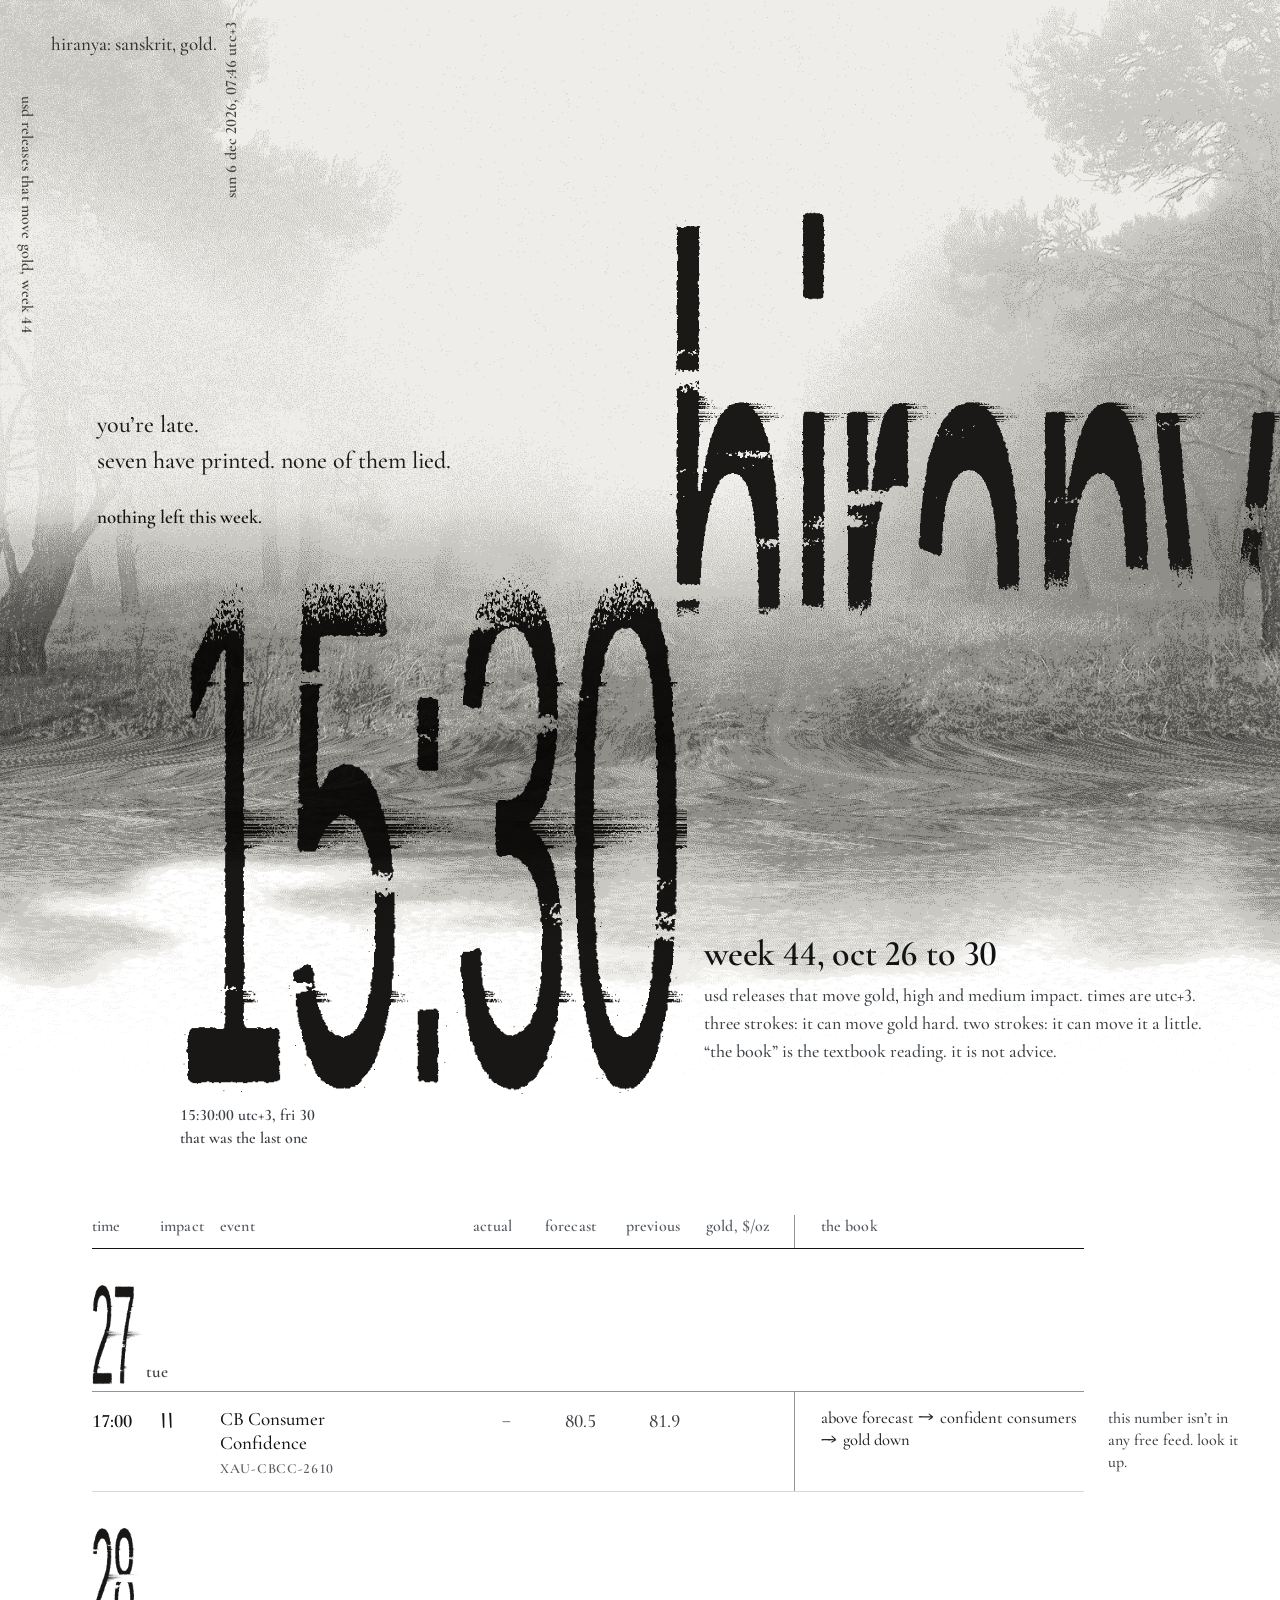
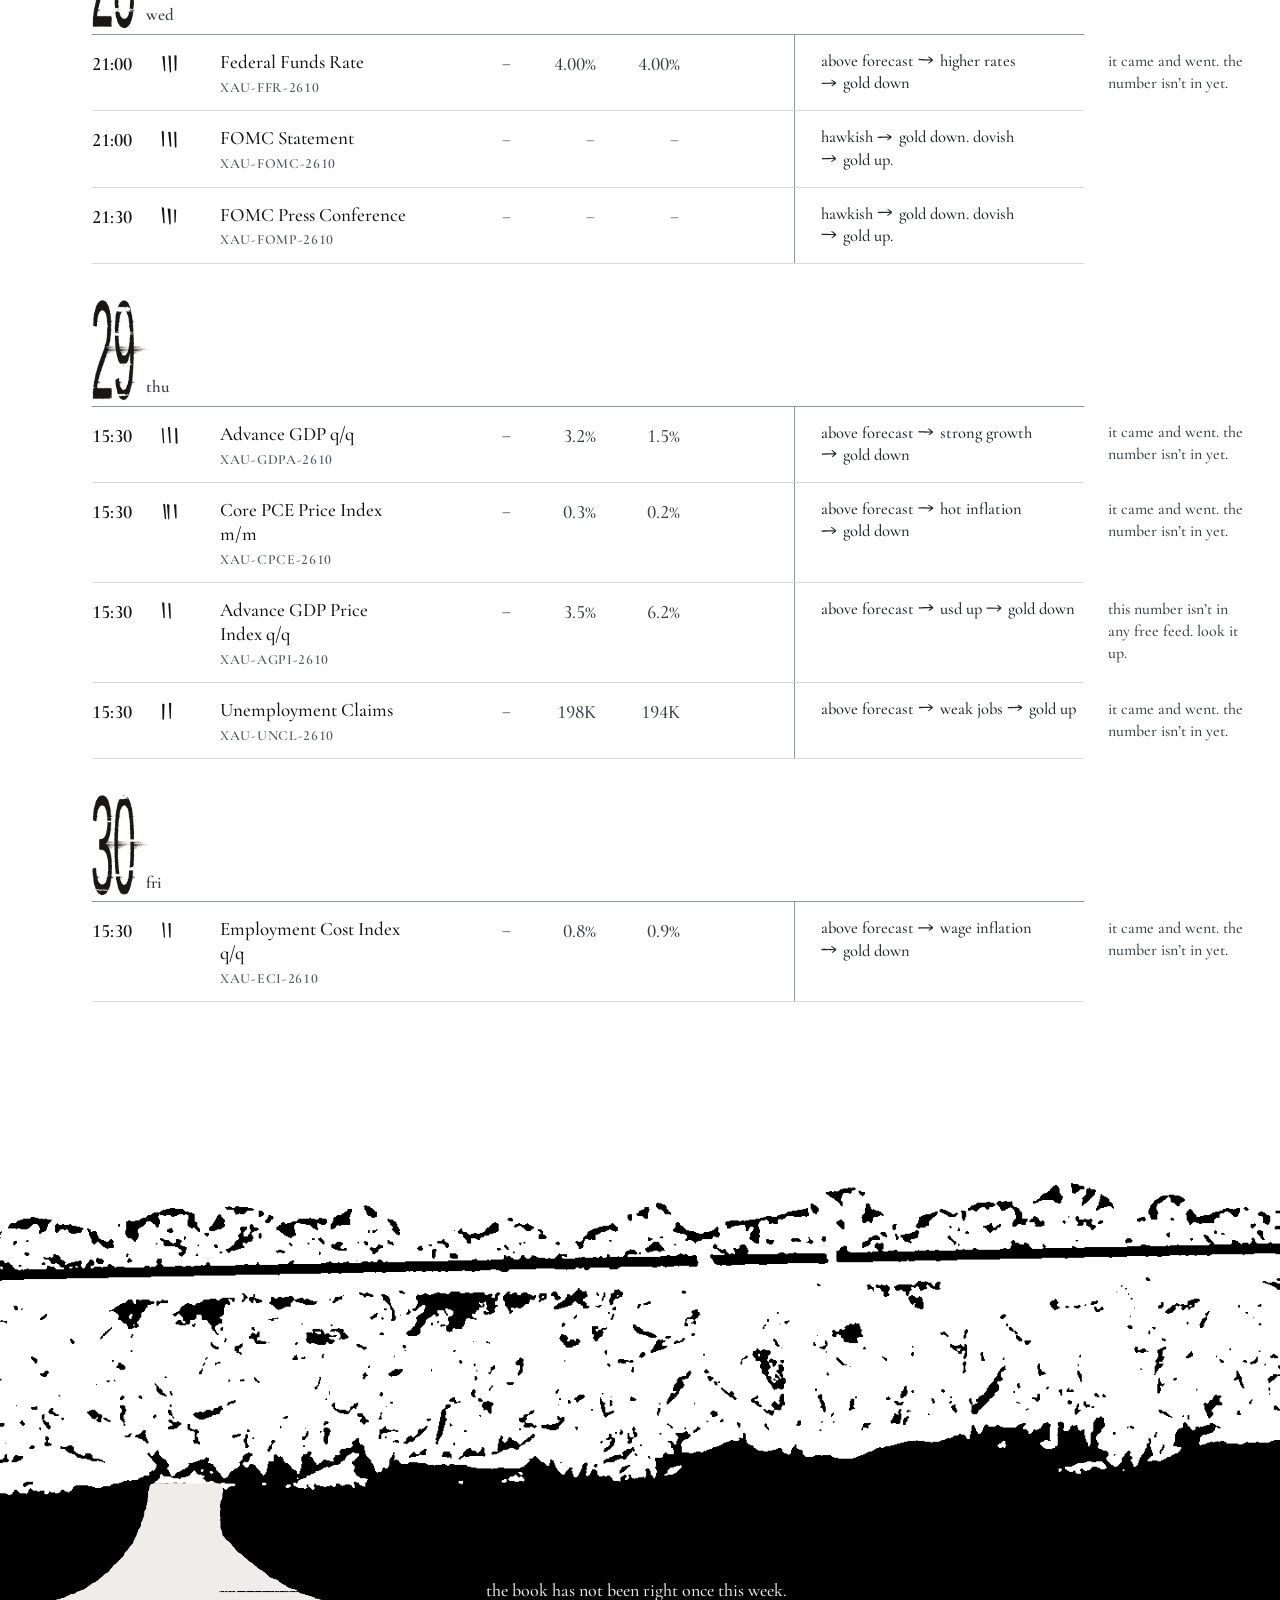
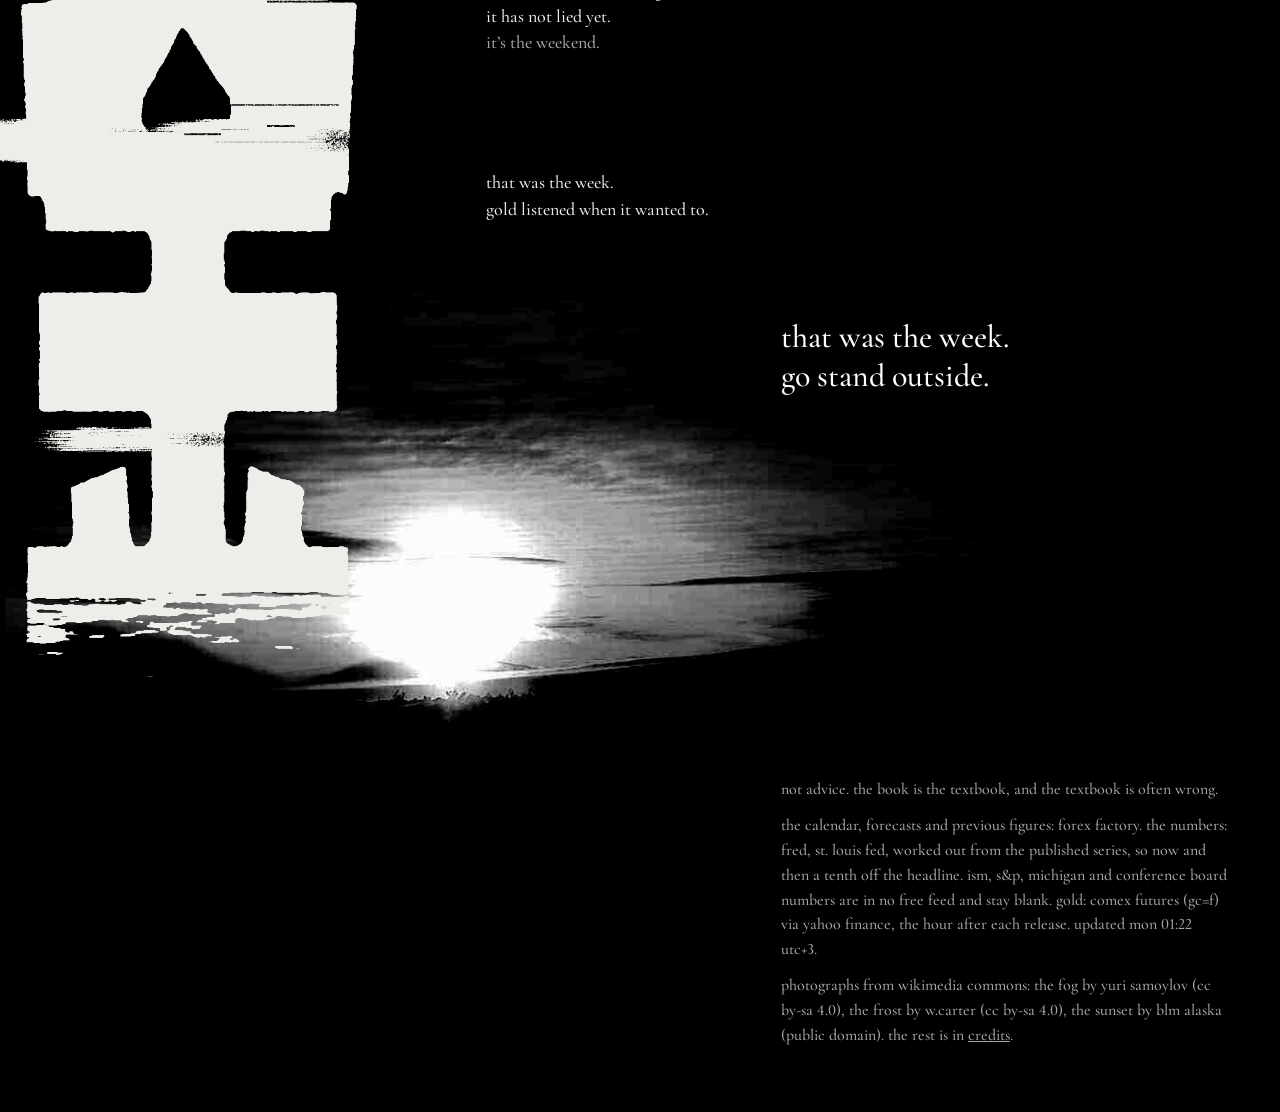
==== docs/index.html @ 9141642b "site: publish from docs/ on the branch, and an eight-rayed star for the tab Pages is set to deploy f" ====
<!doctype html>
<html lang="en">
<head>
<meta charset="utf-8">
<meta name="viewport" content="width=device-width, initial-scale=1">
<title>hiranya</title>
<meta name="description" content="the usd releases that move gold this week, in utc+3: the number, the forecast, what the textbook says and what gold did. it starts in fog, clears into the week, and goes under the ice after sunset.">
<link rel="preconnect" href="https://fonts.googleapis.com">
<link rel="preconnect" href="https://fonts.gstatic.com" crossorigin>
<link href="https://fonts.googleapis.com/css2?family=Cormorant+Garamond:wght@500;600;700&display=swap" rel="stylesheet">
<link rel="stylesheet" href="style.css">
<!-- the eight-rayed star: svg for the tab (it turns pale on dark tabs), ico where svg is not read,
     the worn white one for a phone's home screen -->
<link rel="icon" href="favicon.ico" sizes="32x32">
<link rel="icon" href="icon.svg" type="image/svg+xml">
<link rel="apple-touch-icon" href="apple-touch-icon.png">
</head>
<body>

<!-- the fog. the ground under the word is dragged sideways and burns out into the page. -->
<header class="fog">
  <img class="fog-photo" src="img/hero.png" width="1920" height="1400" alt="">
  <div class="mark">
    <h1><img src="img/hiranya.png" width="1200" height="1452" alt="hiranya"></h1>
    <!-- gold this week, monday 00:00 to now, drawn across the word from data.json -->
    <svg class="goldline" viewBox="0 0 1000 1000" preserveAspectRatio="none" aria-hidden="true"><path data-goldline d=""/></svg>
    <p class="xau-from" aria-hidden="true" hidden>xau, mon 00:00</p>
    <p class="xau-now" aria-hidden="true" data-xau-now hidden><span></span></p>
  </div>
  <img class="fog-front" src="img/hero-front.png" width="1920" height="1400" alt="">

  <p class="gloss">hiranya: sanskrit, gold.</p>
  <p class="side">usd releases that move gold, week <span data-week-no></span></p>
  <p class="stamp-time" aria-hidden="true"><span data-clock-long></span> utc+3</p>

  <div class="lost">
    <p data-voice-early></p>
    <p data-voice-printed></p>
    <p class="gone" data-gone hidden></p>
    <p class="count" data-count></p>
  </div>

  <!-- the next release time, set in loose copier glyphs (img/t/) -->
  <div class="bigtime" data-bigtime role="img" aria-label=""></div>
  <p class="bigtime-cap tnum" data-bigtime-cap></p>
</header>

<main class="week">
  <div class="intro">
    <h2 data-week-title>this week</h2>
    <p>usd releases that move gold, high and medium impact. times are utc+3.</p>
    <p>three strokes: it can move gold hard. two strokes: it can move it a little.</p>
    <p>“the book” is the textbook reading. it is not advice.</p>
  </div>

  <div class="cal-wrap">
    <table class="cal">
      <caption class="sr">usd economic calendar for gold this week, times in utc+3: impact, actual, forecast, previous, what gold did in dollars per ounce in the hour after, and the textbook rule for each release.</caption>
      <colgroup>
        <col class="c-time"><col class="c-imp"><col class="c-ev"><col class="c-num"><col class="c-num"><col class="c-num"><col class="c-gold"><col class="c-book"><col class="c-aside">
      </colgroup>
      <thead>
        <tr>
          <th scope="col">time</th>
          <th scope="col">impact</th>
          <th scope="col">event</th>
          <th scope="col" class="n">actual</th>
          <th scope="col" class="n">forecast</th>
          <th scope="col" class="n">previous</th>
          <th scope="col" class="n g">gold, $/oz</th>
          <th scope="col" class="bk">the book</th>
          <th scope="col" class="aside"><span class="sr">notes</span></th>
        </tr>
      </thead>
      <!-- one tbody per day, written by script.js from data.json -->
    </table>
  </div>
  <p class="empty" data-empty hidden>nothing on the calendar this week. the fog is all there is.</p>
  <noscript><p class="empty">the week is written in by javascript. without it there is only the fog.</p></noscript>
</main>

<!-- the page goes under at the frost line and stays dark. 金 stands on the same horizon as the sun. -->
<section class="night" aria-label="the week so far, and the end">
  <img class="frost" src="img/frost-line.png" width="1440" height="450"
       alt="a wire furred with hoarfrost, copied until only black and white are left: one hard black line with ice standing on it and hanging from it. above it the page is white, below it everything is dark.">

  <div class="scratched">
    <svg class="scratch" data-scratch viewBox="0 0 300 260" role="img" aria-label="" hidden><path d=""/></svg>
    <div class="tally-words">
      <p data-book-right></p>
      <p data-book-lied></p>
      <p class="dim" data-weekday-line></p>
    </div>
  </div>

  <div class="sunset">
    <img class="sun" src="img/after-sunset.jpg" width="1440" height="700"
         alt="after sunset: the sky over a low ridge gone almost black, the sun a white hole at the horizon.">
    <div class="kin-wrap">
      <img class="kin" src="img/kin-white.png" width="750" height="1310"
           alt="金, the character for gold, white and worn like a bad photocopy, hanging from the ice at the left edge, its foot on the horizon beside the sun.">
    </div>
    <p class="last" data-last></p>
    <p class="wait" data-wait></p>
  </div>

  <footer class="fine">
    <p>not advice. the book is the textbook, and the textbook is often wrong.</p>
    <p>the calendar, forecasts and previous figures: forex factory. the numbers: fred, st. louis fed, worked out from the published series, so now and then a tenth off the headline. ism, s&amp;p, michigan and conference board numbers are in no free feed and stay blank. gold: comex futures (gc=f) via yahoo finance, the hour after each release. updated <span data-updated>–</span>.</p>
    <p>photographs from wikimedia commons: the fog by yuri samoylov (cc by-sa 4.0), the frost by w.carter (cc by-sa 4.0), the sunset by blm alaska (public domain). the rest is in <a href="https://github.com/vajraniti/s88s8s8s8s8s8/blob/sssss8s8s8/docs/CREDITS.md">credits</a>.</p>
  </footer>
</section>

<script src="script.js"></script>
</body>
</html>
---- docs/style.css ----
/* hiranya: the fog on top, the page in the middle, the night underneath.
   the fog photo's ground is dragged sideways, fog comes down over it and the page takes the fog.
   the week sits on that white. at the frost line the page goes under the ice.
   one typeface, Cormorant Garamond, roman only, lining figures everywhere. */

:root {
  --paper: #fff;
  --ink: #121314;
  --ink-2: #3a3f44;      /* 10.6:1 on white */
  --ink-3: #575d63;      /* 6.6:1 on white: codes, labels */
  --hair: #d6d9dc;
  --rule: #8e959b;
  --night: #000;
  --night-ink: #e9e9e6;
  --night-2: #a5a5a2;    /* 8.6:1 on black */
  --serif: "Cormorant Garamond", Garamond, "Times New Roman", serif;
  /* the fog: A's 82vw, plus the longer burn-out. past ~1980px the 1445px cap would make the photo
     cover by width and lift its ground over the word, so there the fog grows with the photo (1400/1920) */
  --fh: max(clamp(700px, 92.58vw, 1445px), 72.92vw);
  --th: min(42vw, calc(var(--fh) * .4537));   /* height of one toner glyph cell */
  --fogmask: url("[data-uri]");
  color-scheme: light;
}

* { box-sizing: border-box; }
html { font-synthesis: none; }
html, body { overflow-x: clip; }
body {
  margin: 0;
  background: var(--paper);
  color: var(--ink);
  font: 500 18px/1.45 var(--serif);
  font-variant-numeric: lining-nums;
  -webkit-font-smoothing: antialiased;
}
/* no italics anywhere, not even the browser's own */
em, i, cite, address, dfn, var, q, blockquote, caption { font-style: normal; }
img, svg { display: block; }
p { margin: 0; }
a { color: inherit; }
.sr { position: absolute; width: 1px; height: 1px; overflow: hidden; clip: rect(0 0 0 0); white-space: nowrap; }
[hidden] { display: none !important; }
.tnum { font-variant-numeric: tabular-nums lining-nums; }

/* ---------------------------------------------------------------- the fog */
.fog {
  position: relative;
  height: var(--fh);
  overflow-x: clip;
  background: var(--paper);
  isolation: isolate;
}
.fog-photo, .fog-front {
  position: absolute; inset: 0;
  width: 100%; height: 100%;
  object-fit: cover; object-position: 50% 100%;
}
.fog-front { z-index: 3; pointer-events: none; }

/* the word follows the photo's scale, so its feet always sink into the same grass */
.mark {
  position: absolute; top: 17.71%;
  right: max(-12.5vw, calc(var(--fh) * -.135));
  width: min(62vw, calc(var(--fh) * .6697));
}
.mark h1 { margin: 0; }
.mark h1 img { width: 100%; height: auto; }
.goldline {
  position: absolute; left: 0; top: -15%; width: 100%; height: 100%;
  overflow: visible; mix-blend-mode: difference;
}
.goldline path { fill: none; stroke: #fff; stroke-width: 1.3; vector-effect: non-scaling-stroke; stroke-linejoin: round; stroke-linecap: round; }
.xau-from, .xau-now {
  position: absolute; font-size: 16px; font-weight: 600; line-height: 1; color: #fff;
  mix-blend-mode: difference; white-space: nowrap;
  font-variant-numeric: lining-nums;
}
.xau-from { left: 3%; top: 23.2%; transform: translateX(-100%) translateX(-8px) translateY(-2px); }
.xau-now  { left: 72.8%; top: 30.59%; width: 0; height: 0; }
.xau-now::before { content: ""; position: absolute; left: -2.5px; top: -2.5px; width: 5px; height: 5px; background: #fff; border-radius: 50%; }
.xau-now span { position: absolute; left: 9px; top: -.5em; }

.gloss {
  position: absolute; z-index: 4; left: 4vw; top: 30px;
  font-size: 19px; font-weight: 500; color: #33322f;
}
.side, .stamp-time {
  position: absolute; z-index: 4;
  writing-mode: vertical-rl;
  font-size: 16px; font-weight: 600; letter-spacing: .01em; line-height: 1;
}
.side { left: 1.5vw; top: 96px; color: #46443f; }
.stamp-time { left: max(17.4vw, 190px); top: 22px; transform: rotate(180deg); color: #46443f; }

.lost {
  position: absolute; z-index: 4;
  left: 7.6vw; top: 34.5%;
  width: min(440px, 36vw);
  font-size: 24px; line-height: 1.3; color: #1d1c1a;
}
.lost p + p { margin-top: .2em; }
.lost .gone { margin-top: 1.1em; font-size: 17.5px; font-weight: 600; color: #2e2d2a; }
.lost .count { margin-top: 1.5em; font-size: 19px; font-weight: 600; color: #141312; }
.count [data-countdown] { font-variant-numeric: tabular-nums lining-nums; }

/* the big time: dark toner. the fog thins its top to grain (a mask cut from the fog photo),
   its body stands on the dragged ground, its foot is already on the page. */
.bigtime {
  position: absolute; z-index: 5;
  left: 13.2vw; top: 47.5%;
  font-size: var(--th);
  width: 0.9645em; height: 1em;
  mix-blend-mode: multiply;
  /* the mask is img/t/fog-mask.png, inlined: browsers fetch mask images cross-origin,
     which a page opened from disk is not allowed to do */
  -webkit-mask: var(--fogmask) 0 0 / 100% 100% no-repeat;
          mask: var(--fogmask) 0 0 / 100% 100% no-repeat;
}
.bigtime img { position: absolute; top: 0; height: 1em; max-width: none; }
.bigtime-cap {
  position: absolute; z-index: 5;
  left: calc(13.2vw + var(--th) * 0.02);
  top: calc(47.5% + var(--th) * 1.0 + 4px);
  font-size: 16px; font-weight: 600; line-height: 1.4; color: var(--ink-2);
  white-space: nowrap;
}

/* ---------------------------------------------------------------- the week */
.week {
  position: relative; z-index: 2;
  margin-top: -250px;
  padding: 0 28px 150px max(92px, 7vw);
}
.intro {
  margin-left: calc(55vw - max(92px, 7vw));
  max-width: 560px;
}
.intro h2 {
  margin: 0 0 10px;
  font-size: 36px; font-weight: 600; line-height: 1.05; letter-spacing: -.005em;
  font-variant-numeric: lining-nums;
}
.intro p { font-size: 18px; line-height: 1.42; color: var(--ink-2); }
.intro p + p { margin-top: .15em; }

.cal {
  width: 100%; max-width: 1520px;
  margin-top: 150px;
  border-collapse: collapse; table-layout: fixed;
}
.c-time { width: 68px; } .c-imp { width: 60px; }
.c-num { width: 84px; } .c-gold { width: 116px; }
.c-book { width: 318px; } .c-aside { width: 190px; }

.cal th, .cal td { text-align: left; vertical-align: top; font-weight: 500; }
.cal thead th {
  padding: 0 0 10px;
  font-size: 16px; font-weight: 600; letter-spacing: .01em; color: var(--ink-3);
  border-bottom: 1px solid var(--ink);
}
.cal thead th.n { text-align: right; }
.cal thead th.aside { border-bottom: 0; }
.cal td { padding: 15px 0 14px; border-bottom: 1px solid var(--hair); }

.cal td.t { font-size: 19px; font-weight: 600; font-variant-numeric: tabular-nums lining-nums; }
.tally { width: 21px; height: 19px; margin-top: 4px; fill: var(--ink); }
.cal td.evn { font-size: 19px; line-height: 1.25; padding-right: 18px; }
.evn small {
  display: block; margin-top: 5px;
  font-size: 14px; font-weight: 600; letter-spacing: .05em; color: var(--ink-3);
  font-variant-numeric: tabular-nums lining-nums;
}
.cal td.n {
  text-align: right;
  font-size: 19px; color: var(--ink-2);
  font-variant-numeric: tabular-nums lining-nums;
}
.cal td.a { color: var(--ink); font-weight: 700; font-size: 20.5px; padding-top: 14px; }
.cal td.tba { font-size: 17px; font-weight: 500; color: var(--ink-3); letter-spacing: .03em; padding-top: 16px; }
.cal td.g, .cal thead th.g { padding-right: 24px; border-right: 1px solid var(--rule); }
.cal td.g { color: var(--ink); font-weight: 600; }
.mv { display: inline-block; width: .46em; height: .46em; margin-right: .38em; vertical-align: .08em; fill: currentColor; }
.cal td.bk, .cal thead th.bk { padding-left: 26px; }
.rule { display: block; font-size: 17px; line-height: 1.35; color: #24282c; }
.vd { display: block; margin-top: 4px; font-size: 16px; color: var(--ink-3); }
.nb { white-space: nowrap; }
.ar { display: inline-block; width: .98em; height: .56em; margin: 0 .1em 0 .02em; vertical-align: .08em; fill: currentColor; }
.lie { display: block; margin-top: 3px; font-size: 19px; font-weight: 700; color: var(--ink); }
.sofar { display: block; margin-top: 3px; font-size: 14px; font-weight: 600; letter-spacing: .03em; color: var(--ink-3); }

/* the right margin: C's notes, quiet, outside the grid's rules */
.cal td.aside, .cal thead th.aside {
  border-bottom: 0;
  padding: 15px 0 0 34px;
  font-size: 16px; line-height: 1.38; color: var(--ink-2);
}

/* day: a big number, the weekday small beside it */
.cal .dayrow th {
  padding: 52px 0 8px;
  border-bottom: 1px solid var(--rule);
}
.cal .dayrow td.aside { padding: 0; }
.dnum {
  font-size: 50px; font-weight: 500; line-height: .8; letter-spacing: -.01em;
  font-variant-numeric: tabular-nums lining-nums;
  vertical-align: baseline;
}
.dnum.toner {
  display: inline-block; position: relative;
  height: var(--dh, 104px); font-size: var(--dh, 104px);
  vertical-align: bottom; margin: -6px 0 -2px -.02em;
}
.dnum.toner img { position: absolute; top: 0; height: 1em; max-width: none; }
.cal .dayrow th:has(.toner) { padding-top: 40px; padding-bottom: 6px; }
.dname { margin-left: 10px; font-size: 17px; font-weight: 600; color: var(--ink-2); }
.dnote { margin-left: 18px; font-size: 18px; font-weight: 500; color: var(--ink-2); }

/* tuesday: the textbook line struck through by a proofreader's red pencil (C's stroke: one heavy
   pass that tapers, and a lighter return). it is the only colour on the page. it is drawn per
   line, so it still crosses every word when the rule wraps. */
.pencil {
  text-decoration: none;
  background: url("data:image/svg+xml,%3Csvg xmlns='http://www.w3.org/2000/svg' viewBox='0 0 330 18' preserveAspectRatio='none'%3E%3Cg fill='%23a3261c'%3E%3Cpath d='M1.0 12.1 L5.7 11.7 L10.4 10.7 L15.1 10.1 L19.8 9.8 L24.6 10.0 L29.3 10.0 L34.0 9.7 L38.7 10.1 L43.4 9.7 L48.1 9.3 L52.8 9.6 L57.5 9.4 L62.2 9.5 L66.9 9.3 L71.7 9.3 L76.4 8.9 L81.1 9.2 L85.8 9.3 L90.5 8.9 L95.2 8.7 L99.9 8.9 L104.6 8.9 L109.3 8.7 L114.0 8.4 L118.8 8.4 L123.5 8.3 L128.2 8.5 L132.9 8.2 L137.6 7.9 L142.3 7.9 L147.0 7.9 L151.7 7.5 L156.4 7.5 L161.1 7.5 L165.9 7.4 L170.6 7.0 L175.3 7.1 L180.0 6.9 L184.7 6.6 L189.4 6.7 L194.1 6.6 L198.8 6.7 L203.5 6.3 L208.2 6.2 L213.0 6.2 L217.7 5.9 L222.4 6.0 L227.1 5.9 L231.8 5.7 L236.5 5.5 L241.2 5.5 L245.9 5.3 L250.6 5.2 L255.3 4.9 L260.1 4.8 L264.8 4.6 L269.5 4.7 L274.2 4.3 L278.9 4.3 L283.6 4.1 L288.3 3.8 L293.0 3.8 L297.7 3.6 L302.4 3.4 L307.2 3.7 L311.9 3.7 L316.6 3.8 L321.3 4.0 L326.0 4.0 L326.0 4.4 L321.3 4.6 L316.6 5.0 L311.9 5.4 L307.2 5.7 L302.4 6.3 L297.7 6.4 L293.0 6.5 L288.3 6.9 L283.6 7.0 L278.9 7.0 L274.2 7.3 L269.5 7.2 L264.8 7.7 L260.1 7.7 L255.3 8.0 L250.6 8.1 L245.9 8.2 L241.2 8.3 L236.5 8.6 L231.8 8.7 L227.1 8.8 L222.4 9.0 L217.7 9.3 L213.0 9.3 L208.2 9.5 L203.5 9.7 L198.8 9.7 L194.1 9.9 L189.4 10.2 L184.7 10.5 L180.0 10.4 L175.3 10.5 L170.6 10.8 L165.9 10.8 L161.1 11.0 L156.4 11.4 L151.7 11.4 L147.0 11.4 L142.3 11.6 L137.6 11.8 L132.9 11.8 L128.2 11.7 L123.5 12.1 L118.8 12.2 L114.0 12.4 L109.3 12.4 L104.6 12.4 L99.9 12.7 L95.2 13.1 L90.5 13.0 L85.8 12.7 L81.1 13.1 L76.4 13.5 L71.7 13.4 L66.9 13.5 L62.2 13.5 L57.5 13.8 L52.8 13.9 L48.1 14.3 L43.4 14.0 L38.7 13.7 L34.0 14.3 L29.3 14.2 L24.6 14.3 L19.8 14.6 L15.1 14.6 L10.4 14.2 L5.7 13.4 L1.0 13.1Z'/%3E%3Cpath d='M326.0 4.4 L325.3 4.0 L324.5 4.3 L323.8 4.5 L323.1 4.9 L322.4 5.1 L321.6 5.5 L320.9 5.6 L320.2 6.0 L319.5 6.4 L318.7 6.6 L318.0 7.5 L318.0 7.7 L318.7 8.0 L319.5 7.7 L320.2 7.5 L320.9 7.4 L321.6 7.0 L322.4 6.9 L323.1 6.5 L323.8 6.3 L324.5 6.0 L325.3 5.8 L326.0 4.8Z'/%3E%3Cpath d='M319.0 7.2 L315.9 7.0 L312.8 6.7 L309.8 6.7 L306.7 6.8 L303.6 6.6 L300.5 6.7 L297.4 6.6 L294.3 6.8 L291.3 6.8 L288.2 6.9 L285.1 6.9 L282.0 6.9 L278.9 7.1 L275.9 7.1 L272.8 7.1 L269.7 7.2 L266.6 7.2 L263.5 7.3 L260.4 7.4 L257.4 7.5 L254.3 7.5 L251.2 7.6 L248.1 7.7 L245.0 7.6 L242.0 7.7 L238.9 7.9 L235.8 8.0 L232.7 8.1 L229.6 8.2 L226.6 8.3 L223.5 8.4 L220.4 8.4 L217.3 8.5 L214.2 8.5 L211.1 8.6 L208.1 8.7 L205.0 8.8 L201.9 8.8 L198.8 8.9 L195.7 9.0 L192.7 9.1 L189.6 9.3 L186.5 9.4 L183.4 9.4 L180.3 9.5 L177.2 9.7 L174.2 9.9 L171.1 10.1 L168.0 10.3 L168.0 10.4 L171.1 10.3 L174.2 10.3 L177.2 10.4 L180.3 10.3 L183.4 10.3 L186.5 10.1 L189.6 10.2 L192.7 10.1 L195.7 10.0 L198.8 9.8 L201.9 9.8 L205.0 9.8 L208.1 9.6 L211.1 9.6 L214.2 9.5 L217.3 9.5 L220.4 9.4 L223.5 9.4 L226.6 9.4 L229.6 9.3 L232.7 9.2 L235.8 9.2 L238.9 9.0 L242.0 9.0 L245.0 9.0 L248.1 8.9 L251.2 8.9 L254.3 8.8 L257.4 8.7 L260.4 8.7 L263.5 8.7 L266.6 8.6 L269.7 8.6 L272.8 8.6 L275.9 8.5 L278.9 8.4 L282.0 8.5 L285.1 8.4 L288.2 8.4 L291.3 8.4 L294.3 8.1 L297.4 8.4 L300.5 8.3 L303.6 8.3 L306.7 8.3 L309.8 8.3 L312.8 8.3 L315.9 7.9 L319.0 7.6Z'/%3E%3C/g%3E%3C/svg%3E") 0 58% / 100% 1.05em no-repeat;
  -webkit-box-decoration-break: clone; box-decoration-break: clone;
  padding: 0 13px 0 1px; margin: 0 -13px 0 -1px;
}

/* now */
.cal tr.now td { padding: 10px 0 8px; border-bottom: 0; }
.cal tr.now td.t { font-size: 16px; font-weight: 700; }
.cal tr.now td.now-c { position: relative; }
.now-w { font-size: 17px; font-weight: 600; }
.now-line {
  position: absolute; left: 108px; top: 50%;
  width: calc(100% - 108px); height: 9px;
  transform: translateY(-40%); fill: var(--ink);
}

/* next */
.cal tr.next td { padding-top: 18px; }
.cal tr.next:has(+ tr.playbook) td { border-bottom: 0; }
.cal tr.next td.t { font-weight: 700; }
.cal tr.next td.aside { color: var(--ink); font-weight: 600; }
.cal tr.playbook td { padding: 4px 0 36px; }
.cal tr.playbook td.aside { border-bottom: 0; }
.pb { display: grid; grid-template-columns: 112px 14px minmax(0, 640px); column-gap: 14px; align-items: baseline; padding-top: 4px; }
.bracket { grid-column: 2; grid-row: 1 / span 5; align-self: stretch; width: 14px; height: 100%; min-height: 150px; fill: var(--ink); }
.pb dl { display: contents; }
.pb dt {
  grid-column: 1; text-align: right;
  font-size: 17px; font-weight: 600; line-height: 1.3; color: var(--ink-2);
}
.pb dd {
  grid-column: 3; margin: 0;
  font-size: 19.5px; line-height: 1.42; color: var(--ink);
}
.pb dt:not(:first-of-type), .pb dd:not(:first-of-type) { margin-top: .35em; }
.fig { font-weight: 700; color: var(--ink); font-variant-numeric: tabular-nums lining-nums; }
.u { position: relative; white-space: nowrap; }
.u svg { position: absolute; left: 0; bottom: -3px; width: 100%; height: 6px; fill: var(--ink); }
/* a playbook whose release came and went: greyed, but still readable (AA) */
.cal tr.playbook.spent .pb dt, .cal tr.playbook.spent .pb dd, .cal tr.playbook.spent .fig { color: var(--ink-3); }
.cal tr.playbook.spent .bracket, .cal tr.playbook.spent .u svg { fill: var(--ink-3); }

/* still to come */
.later td { color: #2b2f33; }
.cal .later td.n { color: var(--ink-2); }

/* the release that came and went without a number (after the countdown runs out) */
.cal tr.ev.passed td.a { color: var(--ink-2); }

.empty { margin: 60px 0 0; font-size: 20px; color: var(--ink-2); }

/* ---------------------------------------------------------------- the night */
.night {
  position: relative;
  background: var(--night);
  color: var(--night-ink);
  overflow-x: clip;
}
.frost { position: relative; z-index: 1; width: 100%; height: auto; }

/* everything down here is laid out in vw, so the ice, 金 and the horizon keep their places */
.scratched {
  position: relative; z-index: 3;
  height: 21vw;
  margin-top: -7.5vw;
}
.scratch {
  position: absolute; left: 63vw; top: 0;
  width: 20.8vw; height: 18vw;
  fill: #f1f1ef; overflow: visible;
}
.tally-words {
  position: absolute; left: 38vw; top: 9.4vw;
  font-size: clamp(18px, 1.39vw, 27px); line-height: 1.45; color: var(--night-ink);
}
.tally-words .dim { color: var(--night-2); }

.sunset { position: relative; }
.sun { position: relative; z-index: 1; width: 100%; height: auto; }

/* 金, white (A's fog tone, so the sun stays the only paper white), cut a little by the left edge
   (the word up top runs off the right one). it hangs from the ice, and its drifting foot stands on
   the horizon the sun goes down into, right beside the sun: the horizon sits at 88.6% of the photo,
   the foot at 96.2% of the glyph. */
.kin-wrap {
  --kh: 66vw;
  position: absolute; z-index: 2;
  height: var(--kh); width: calc(var(--kh) * 750 / 1310);
  left: -8.4vw;
  top: calc(43.06vw - var(--kh) * 0.962);
  pointer-events: none;
}
.kin { width: 100%; height: 100%; }
.last {
  position: absolute; z-index: 3; left: 38vw; top: 3.4vw;
  font-size: clamp(18px, 1.32vw, 25px); line-height: 1.5; color: var(--night-ink);
}
.wait {
  position: absolute; z-index: 3; left: 61vw; top: 15vw;
  font-size: clamp(30px, 2.5vw, 44px); font-weight: 500; line-height: 1.22; color: #fff;
}

.fine {
  position: relative; z-index: 3;
  max-width: min(560px, 35vw);
  margin: 0 0 0 61vw; padding: 30px 0 64px;
  font-size: clamp(16px, 1.08vw, 20px); line-height: 1.55; color: var(--night-2);
}
.fine p + p { margin-top: .7em; }

/* ---------------------------------------------------------------- narrower desktops */
@media (max-width: 1380px) {
  .c-time { width: 68px; } .c-imp { width: 60px; }
  .c-num { width: 84px; } .c-gold { width: 114px; }
  .c-book { width: 290px; } .c-aside { width: 168px; }
  .cal td.aside, .cal thead th.aside { padding-left: 24px; font-size: 16px; }
  .rule { font-size: 16.5px; }
}
@media (max-width: 1180px) {
  .c-aside { width: 0; }
  .cal .aside { display: none; }
  .lost { width: min(400px, 40vw); font-size: 22px; }
}

/* ---------------------------------------------------------------- phones: the fog stays, the week scrolls sideways */
@media (max-width: 760px) {
  .lost { left: 5vw; top: 12%; width: 48vw; font-size: 16px; line-height: 1.25; }
  .lost .count { margin-top: 1em; font-size: 14px; }
  .lost .gone { font-size: 13px; }
  .side, .xau-from, .xau-now span { display: none; }
  .stamp-time { left: auto; right: 4vw; font-size: 13px; }
  .bigtime-cap { font-size: 14px; }
  .week { margin-top: -120px; padding: 0 0 100px 16px; }
  .intro { margin-left: 0; padding-right: 16px; }
  .intro h2 { font-size: 30px; }
  .cal-wrap { overflow-x: auto; -webkit-overflow-scrolling: touch; padding-right: 16px; }
  .cal { min-width: 980px; margin-top: 70px; }
  .scratched { height: 40vw; margin-top: -4vw; }
  .tally-words { left: 6vw; top: 26vw; font-size: 16px; }
  .scratch { left: 50vw; }
  .last { left: 46vw; font-size: 15px; }
  .wait { left: 46vw; top: 22vw; font-size: 20px; }
  .fine { max-width: none; margin: 0; padding: 30px 16px 48px; font-size: 15px; }
}
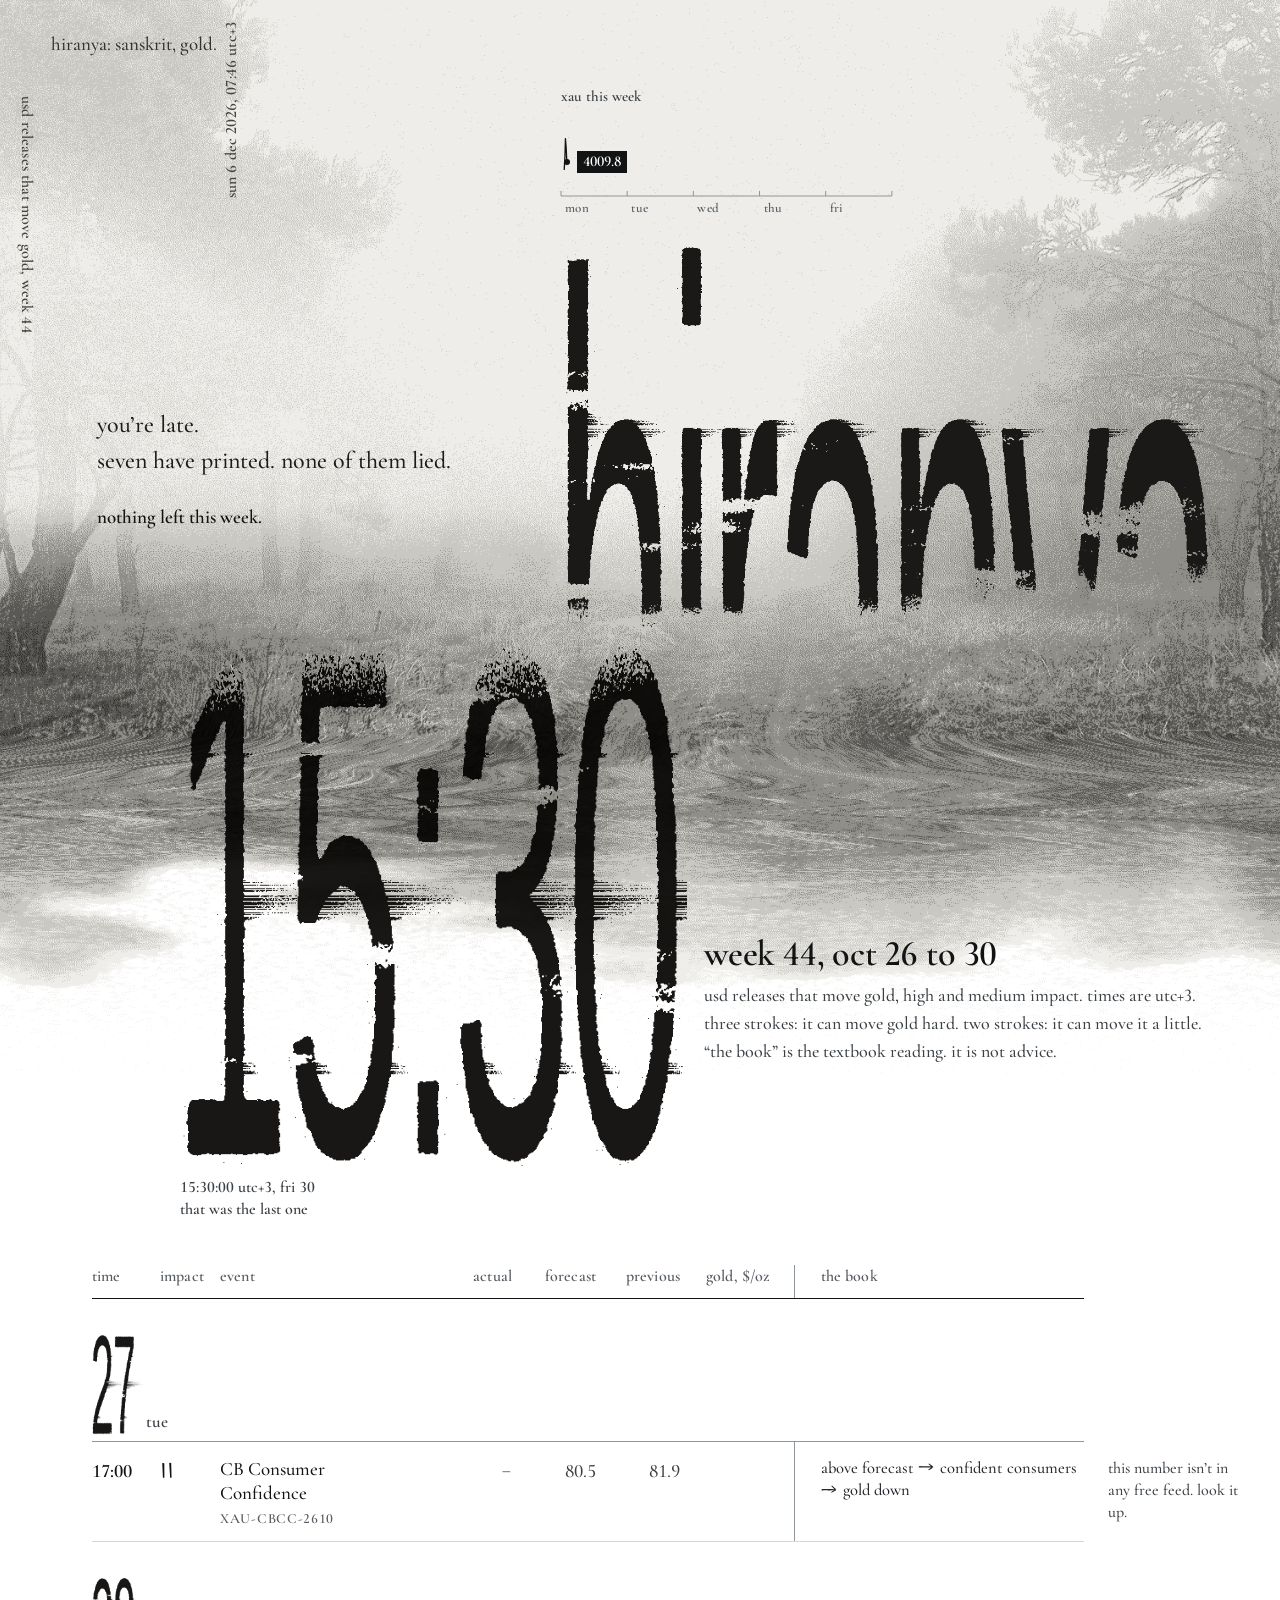
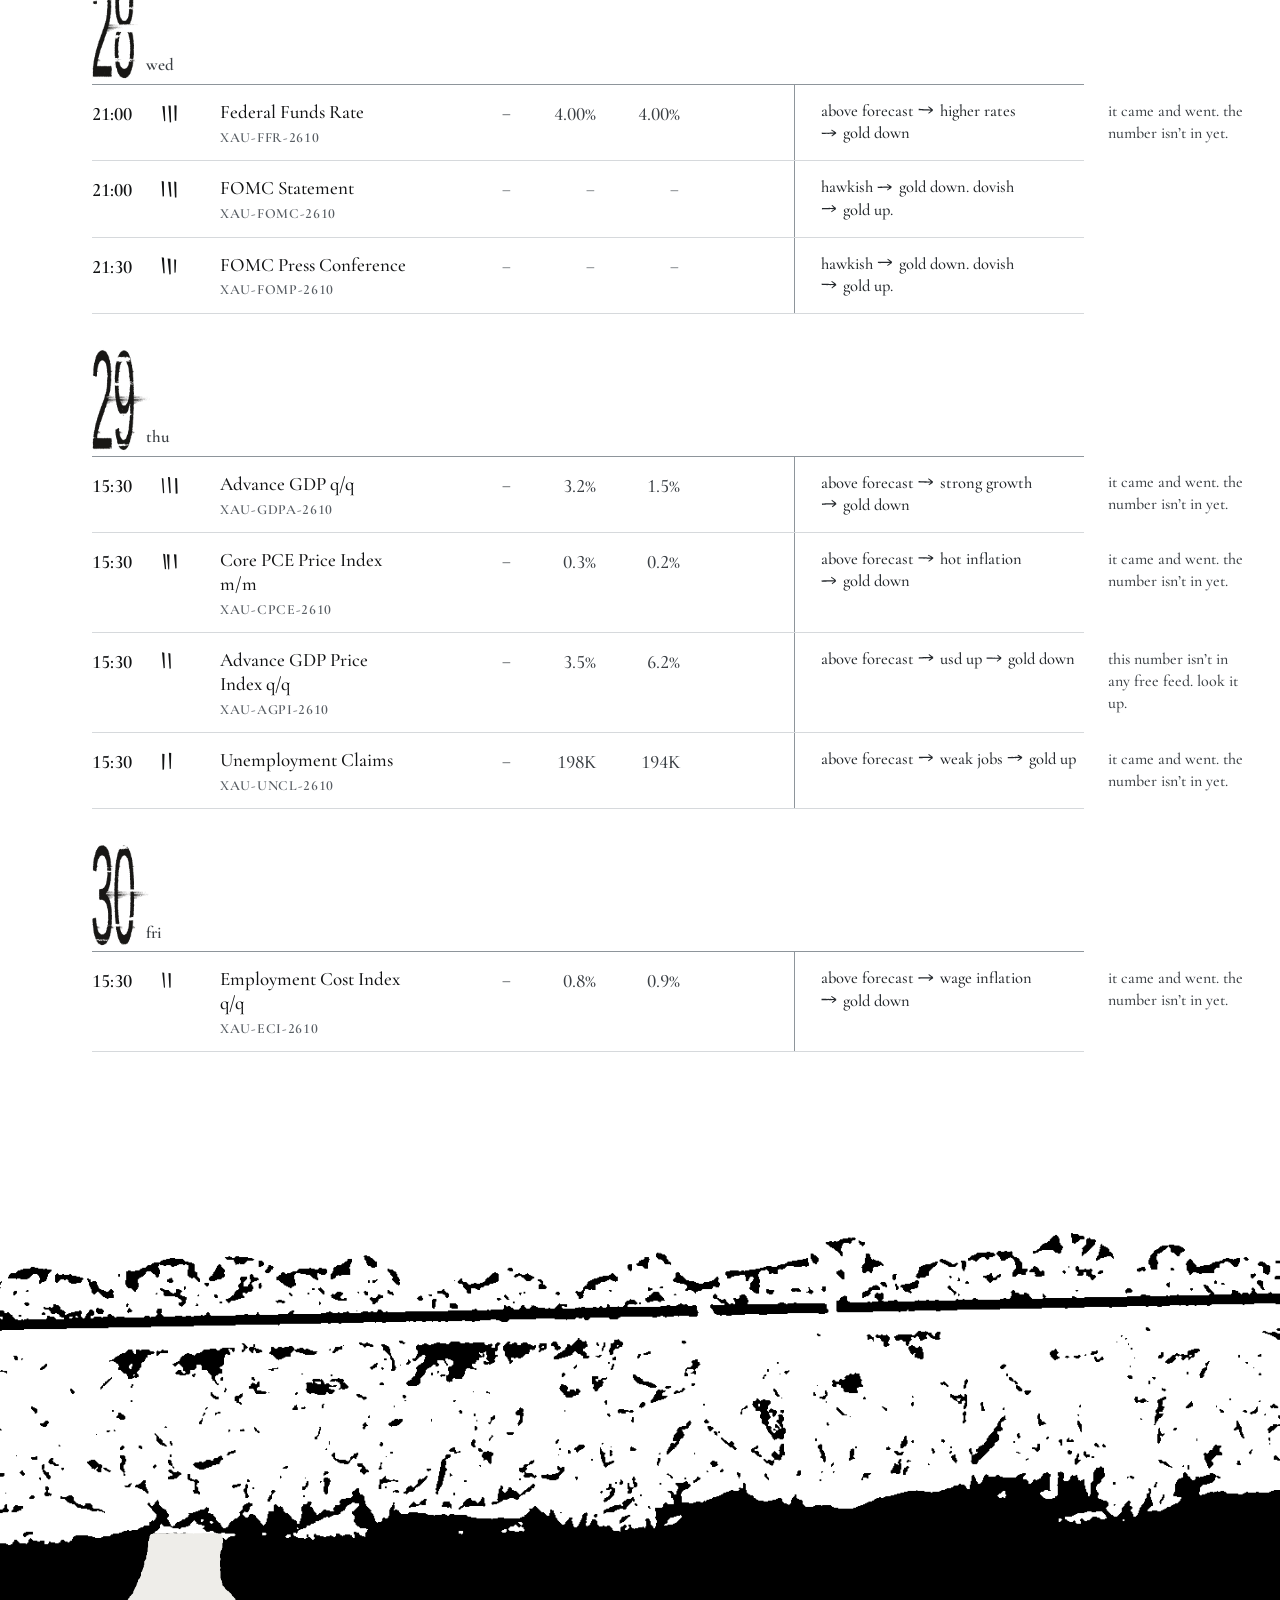
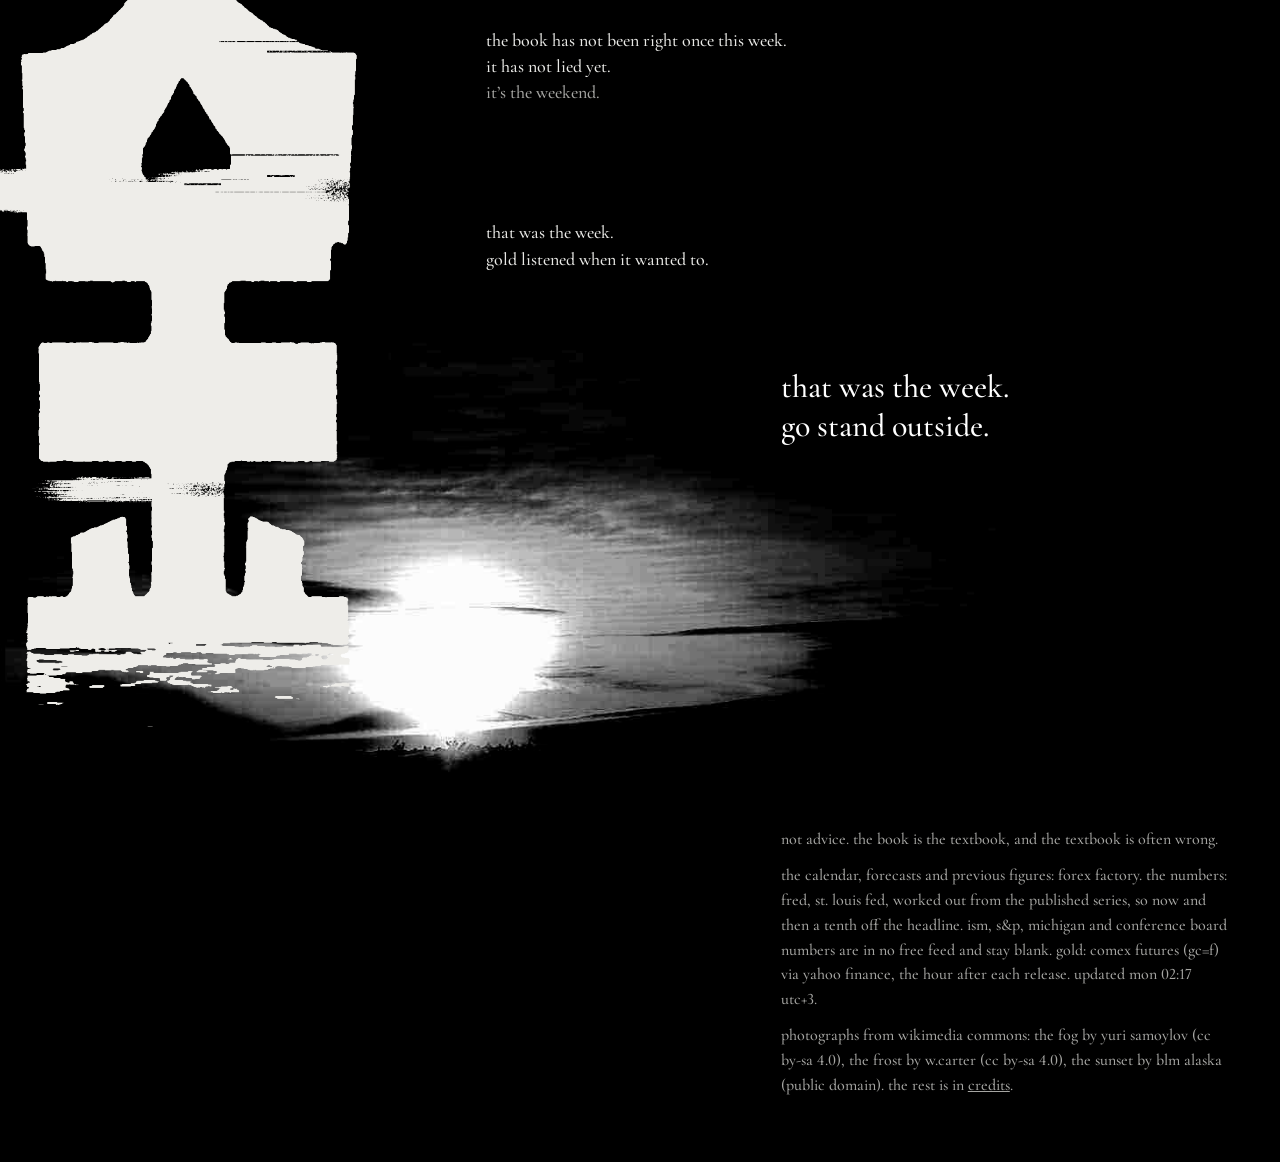
==== commit a0b2ef6b: "site: gold's week as its own chart in the sky over the word The week's gold no longer runs through t" ====
--- a/docs/index.html
+++ b/docs/index.html
@@ -22,10 +22,18 @@
   <img class="fog-photo" src="img/hero.png" width="1920" height="1400" alt="">
   <div class="mark">
     <h1><img src="img/hiranya.png" width="1200" height="1452" alt="hiranya"></h1>
-    <!-- gold this week, monday 00:00 to now, drawn across the word from data.json -->
-    <svg class="goldline" viewBox="0 0 1000 1000" preserveAspectRatio="none" aria-hidden="true"><path data-goldline d=""/></svg>
-    <p class="xau-from" aria-hidden="true" hidden>xau, mon 00:00</p>
-    <p class="xau-now" aria-hidden="true" data-xau-now hidden><span></span></p>
+    <!-- gold this week, monday 00:00 to saturday 00:00, drawn from data.json in the sky over the word -->
+    <figure class="gold" role="img" aria-label="" data-gold hidden>
+      <figcaption aria-hidden="true">xau this week</figcaption>
+      <div class="gold-plot" aria-hidden="true">
+        <svg viewBox="0 0 1000 300" preserveAspectRatio="none">
+          <path class="gold-axis" d="M0,300H1000M0,300v-18M200,300v-18M400,300v-18M600,300v-18M800,300v-18M1000,300v-18"/>
+          <path data-goldline d=""/>
+        </svg>
+        <p class="gold-now" data-xau-now><span></span></p>
+      </div>
+      <ol class="gold-days" aria-hidden="true"><li>mon</li><li>tue</li><li>wed</li><li>thu</li><li>fri</li></ol>
+    </figure>
   </div>
   <img class="fog-front" src="img/hero-front.png" width="1920" height="1400" alt="">
 
--- a/docs/style.css
+++ b/docs/style.css
@@ -41,6 +41,9 @@
 .sr { position: absolute; width: 1px; height: 1px; overflow: hidden; clip: rect(0 0 0 0); white-space: nowrap; }
 [hidden] { display: none !important; }
 .tnum { font-variant-numeric: tabular-nums lining-nums; }
+/* selecting is inking: black under white letters, and the other way round under the ice */
+::selection { background: var(--ink); color: #fff; }
+.night ::selection { background: var(--night-ink); color: var(--night); }
 
 /* ---------------------------------------------------------------- the fog */
 .fog {
@@ -57,28 +60,50 @@
 }
 .fog-front { z-index: 3; pointer-events: none; }
 
-/* the word follows the photo's scale, so its feet always sink into the same grass */
+/* the word follows the photo's scale, so its feet always sink into the same grass. all of it stays
+   on the page: its ink (36 to 1150 of the image's 1200) ends 4vw from the right edge. where that would
+   run it into the voice on the left (--lost-r: the voice's right edge and a gap),
+   it shrinks about the line where the grass cuts it (39% down the image), so its feet stay put. */
 .mark {
-  position: absolute; top: 17.71%;
-  right: max(-12.5vw, calc(var(--fh) * -.135));
-  width: min(62vw, calc(var(--fh) * .6697));
+  --lost-r: calc(7.6vw + min(440px, 36vw) + 24px);
+  --mw: min(62vw, calc(var(--fh) * .6697), calc((96vw - var(--lost-r)) / .928));
+  position: absolute;
+  top: calc(var(--fh) * .4899 - var(--mw) * .4671);
+  right: calc(4vw - var(--mw) * .0417);
+  width: var(--mw);
 }
 .mark h1 { margin: 0; }
 .mark h1 img { width: 100%; height: auto; }
-.goldline {
-  position: absolute; left: 0; top: -15%; width: 100%; height: 100%;
-  overflow: visible; mix-blend-mode: difference;
-}
-.goldline path { fill: none; stroke: #fff; stroke-width: 1.3; vector-effect: non-scaling-stroke; stroke-linejoin: round; stroke-linecap: round; }
-.xau-from, .xau-now {
-  position: absolute; font-size: 16px; font-weight: 600; line-height: 1; color: #fff;
-  mix-blend-mode: difference; white-space: nowrap;
-  font-variant-numeric: lining-nums;
-}
-.xau-from { left: 3%; top: 23.2%; transform: translateX(-100%) translateX(-8px) translateY(-2px); }
-.xau-now  { left: 72.8%; top: 30.59%; width: 0; height: 0; }
-.xau-now::before { content: ""; position: absolute; left: -2.5px; top: -2.5px; width: 5px; height: 5px; background: #fff; border-radius: 50%; }
-.xau-now span { position: absolute; left: 9px; top: -.5em; }
+/* gold this week, in the sky over the word: the palest, emptiest fog there is. it stands on the h's
+   left edge and takes about half the word's width, so it grows and shrinks with the word. */
+.gold {
+  position: absolute; left: 3%; bottom: calc(100% + 30px);
+  width: 46%; margin: 0;
+}
+.gold figcaption { margin-bottom: 8px; font-size: 15px; font-weight: 600; line-height: 1; color: var(--ink-2); }
+.gold-plot { position: relative; height: 84px; }
+.gold-plot svg { position: absolute; inset: 0; width: 100%; height: 100%; overflow: visible; }
+.gold-plot path { fill: none; vector-effect: non-scaling-stroke; }
+.gold-plot .gold-axis { stroke: var(--rule); stroke-width: 1; }
+[data-goldline] { stroke: var(--ink); stroke-width: 1.3; stroke-linejoin: round; stroke-linecap: round; }
+.gold-days {
+  display: grid; grid-template-columns: repeat(5, 1fr);
+  margin: 6px 0 0; padding: 0; list-style: none;
+  font-size: 13px; font-weight: 600; line-height: 1; letter-spacing: .02em; color: var(--ink-3);
+}
+.gold-days li { padding-left: 4px; }
+/* now: a dot, and the price as a small black tag with white figures; near friday it hangs on the dot's left */
+.gold-now { position: absolute; left: 0; top: 50%; width: 0; height: 0; }
+.gold-now::before {
+  content: ""; position: absolute; left: -3px; top: -3px; width: 6px; height: 6px;
+  background: var(--ink); border-radius: 50%;
+}
+.gold-now span {
+  position: absolute; left: 10px; top: 0; transform: translateY(-50%); padding: 3px 6px 4px;
+  font-size: 15px; font-weight: 600; line-height: 1; white-space: nowrap; font-variant-numeric: tabular-nums lining-nums;
+  background: var(--ink); color: #fff;
+}
+.gold-now.flip span { left: auto; right: 10px; }
 
 .gloss {
   position: absolute; z-index: 4; left: 4vw; top: 30px;
@@ -104,10 +129,12 @@
 .count [data-countdown] { font-variant-numeric: tabular-nums lining-nums; }
 
 /* the big time: dark toner. the fog thins its top to grain (a mask cut from the fog photo),
-   its body stands on the dragged ground, its foot is already on the page. */
+   its body stands on the dragged ground, its foot is already on the page. its top starts just
+   below the word's feet (--bt), so where the two share a column they never touch. */
+.fog { --bt: 53.5%; }
 .bigtime {
   position: absolute; z-index: 5;
-  left: 13.2vw; top: 47.5%;
+  left: 13.2vw; top: var(--bt);
   font-size: var(--th);
   width: 0.9645em; height: 1em;
   mix-blend-mode: multiply;
@@ -120,7 +147,7 @@
 .bigtime-cap {
   position: absolute; z-index: 5;
   left: calc(13.2vw + var(--th) * 0.02);
-  top: calc(47.5% + var(--th) * 1.0 + 4px);
+  top: calc(var(--bt) + var(--th) * 1.0 + 4px);
   font-size: 16px; font-weight: 600; line-height: 1.4; color: var(--ink-2);
   white-space: nowrap;
 }
@@ -145,7 +172,7 @@
 
 .cal {
   width: 100%; max-width: 1520px;
-  margin-top: 150px;
+  margin-top: 200px;   /* clear of the big time's caption, which hangs down to here */
   border-collapse: collapse; table-layout: fixed;
 }
 .c-time { width: 68px; } .c-imp { width: 60px; }
@@ -343,14 +370,25 @@
   .c-aside { width: 0; }
   .cal .aside { display: none; }
   .lost { width: min(400px, 40vw); font-size: 22px; }
+  .mark { --lost-r: calc(7.6vw + min(400px, 40vw) + 24px); }
 }
 
 /* ---------------------------------------------------------------- phones: the fog stays, the week scrolls sideways */
 @media (max-width: 760px) {
   .lost { left: 5vw; top: 12%; width: 48vw; font-size: 16px; line-height: 1.25; }
+  .mark { --mw: 50vw; }   /* the voice is above it here; the word starts where the big time ends */
   .lost .count { margin-top: 1em; font-size: 14px; }
   .lost .gone { font-size: 13px; }
-  .side, .xau-from, .xau-now span { display: none; }
+  .side { display: none; }
+  .fog { --bt: 47.5%; }   /* the word is beside the time here, not above it */
+  /* the word is small here and the voice sits above its left half: the chart hangs between the voice
+     and the stamp on the right edge, without its caption */
+  .gold { left: auto; right: 16%; width: 66%; bottom: calc(100% + 16px); }
+  .gold figcaption { display: none; }
+  .gold-plot { height: 44px; }
+  .gold-days { font-size: 11px; margin-top: 4px; }
+  .gold-days li { padding-left: 2px; }
+  .gold-now span { font-size: 12px; padding: 2px 4px 3px; }
   .stamp-time { left: auto; right: 4vw; font-size: 13px; }
   .bigtime-cap { font-size: 14px; }
   .week { margin-top: -120px; padding: 0 0 100px 16px; }
